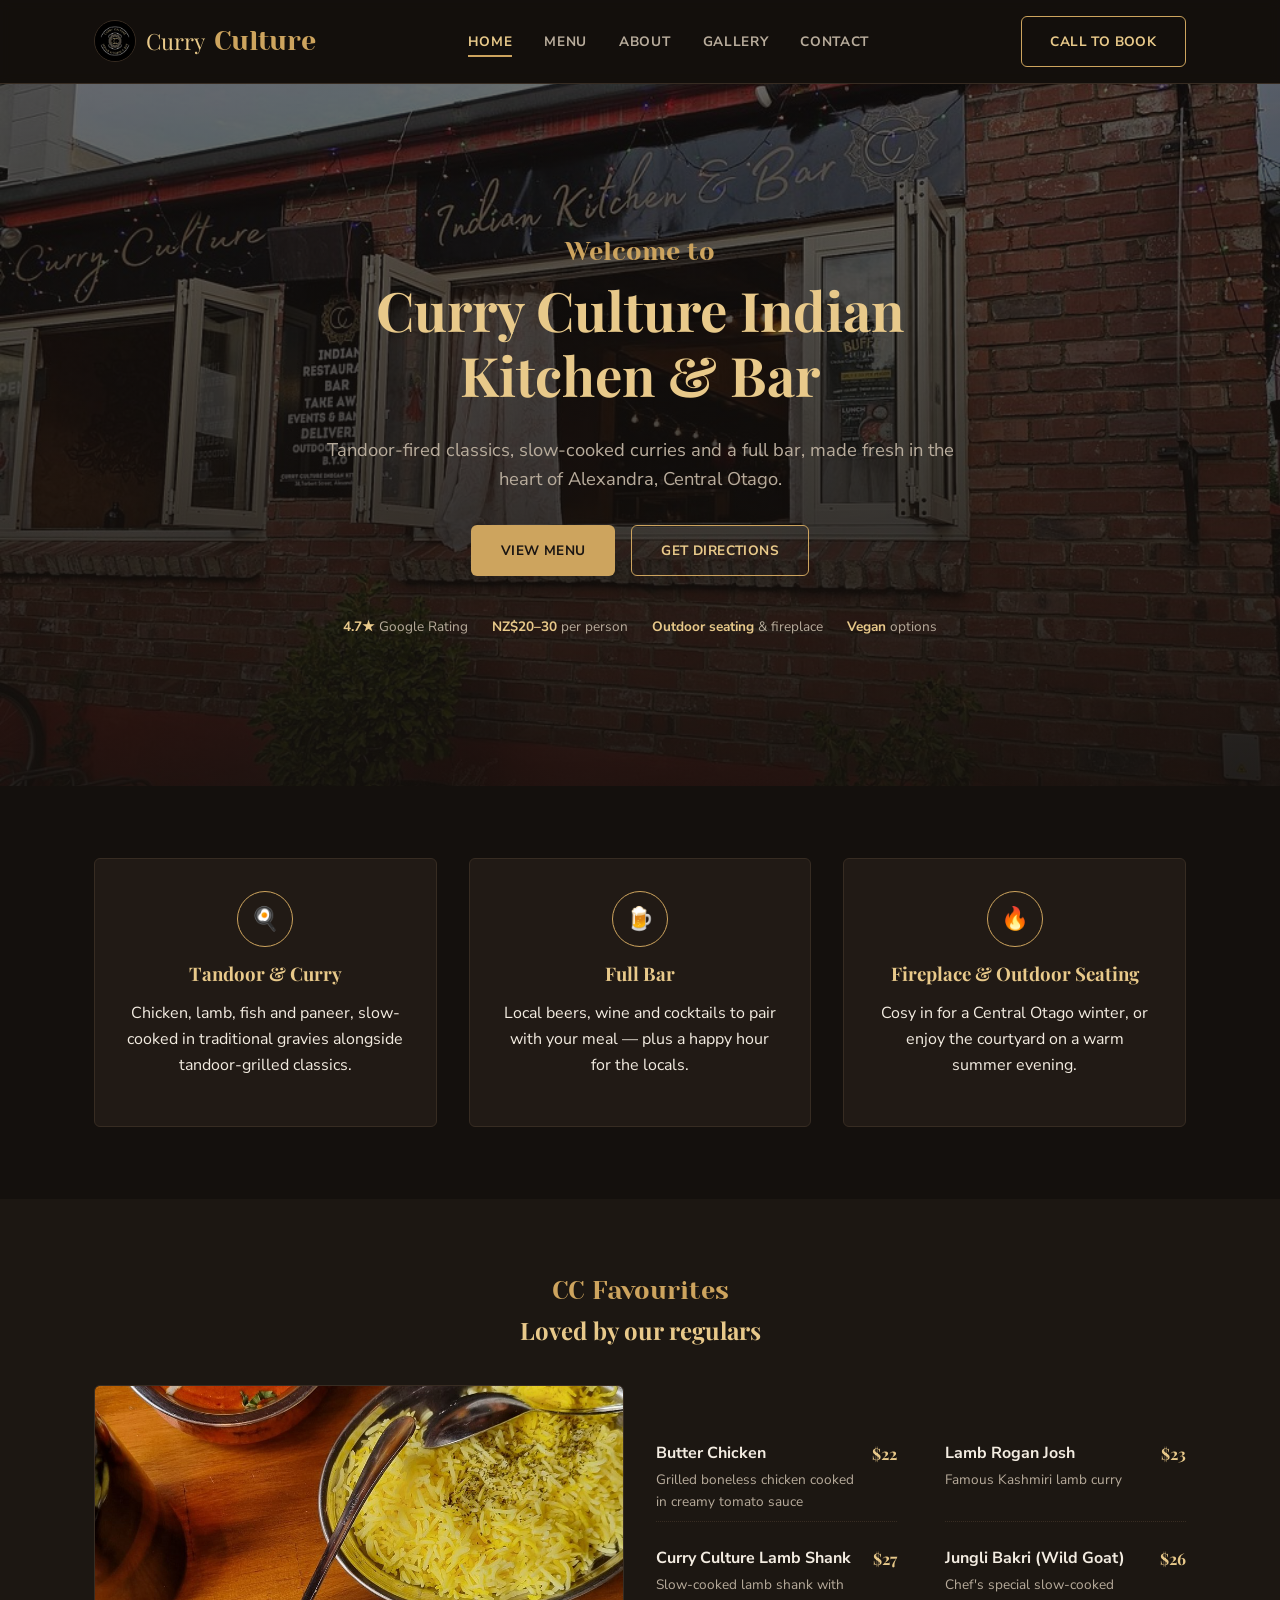
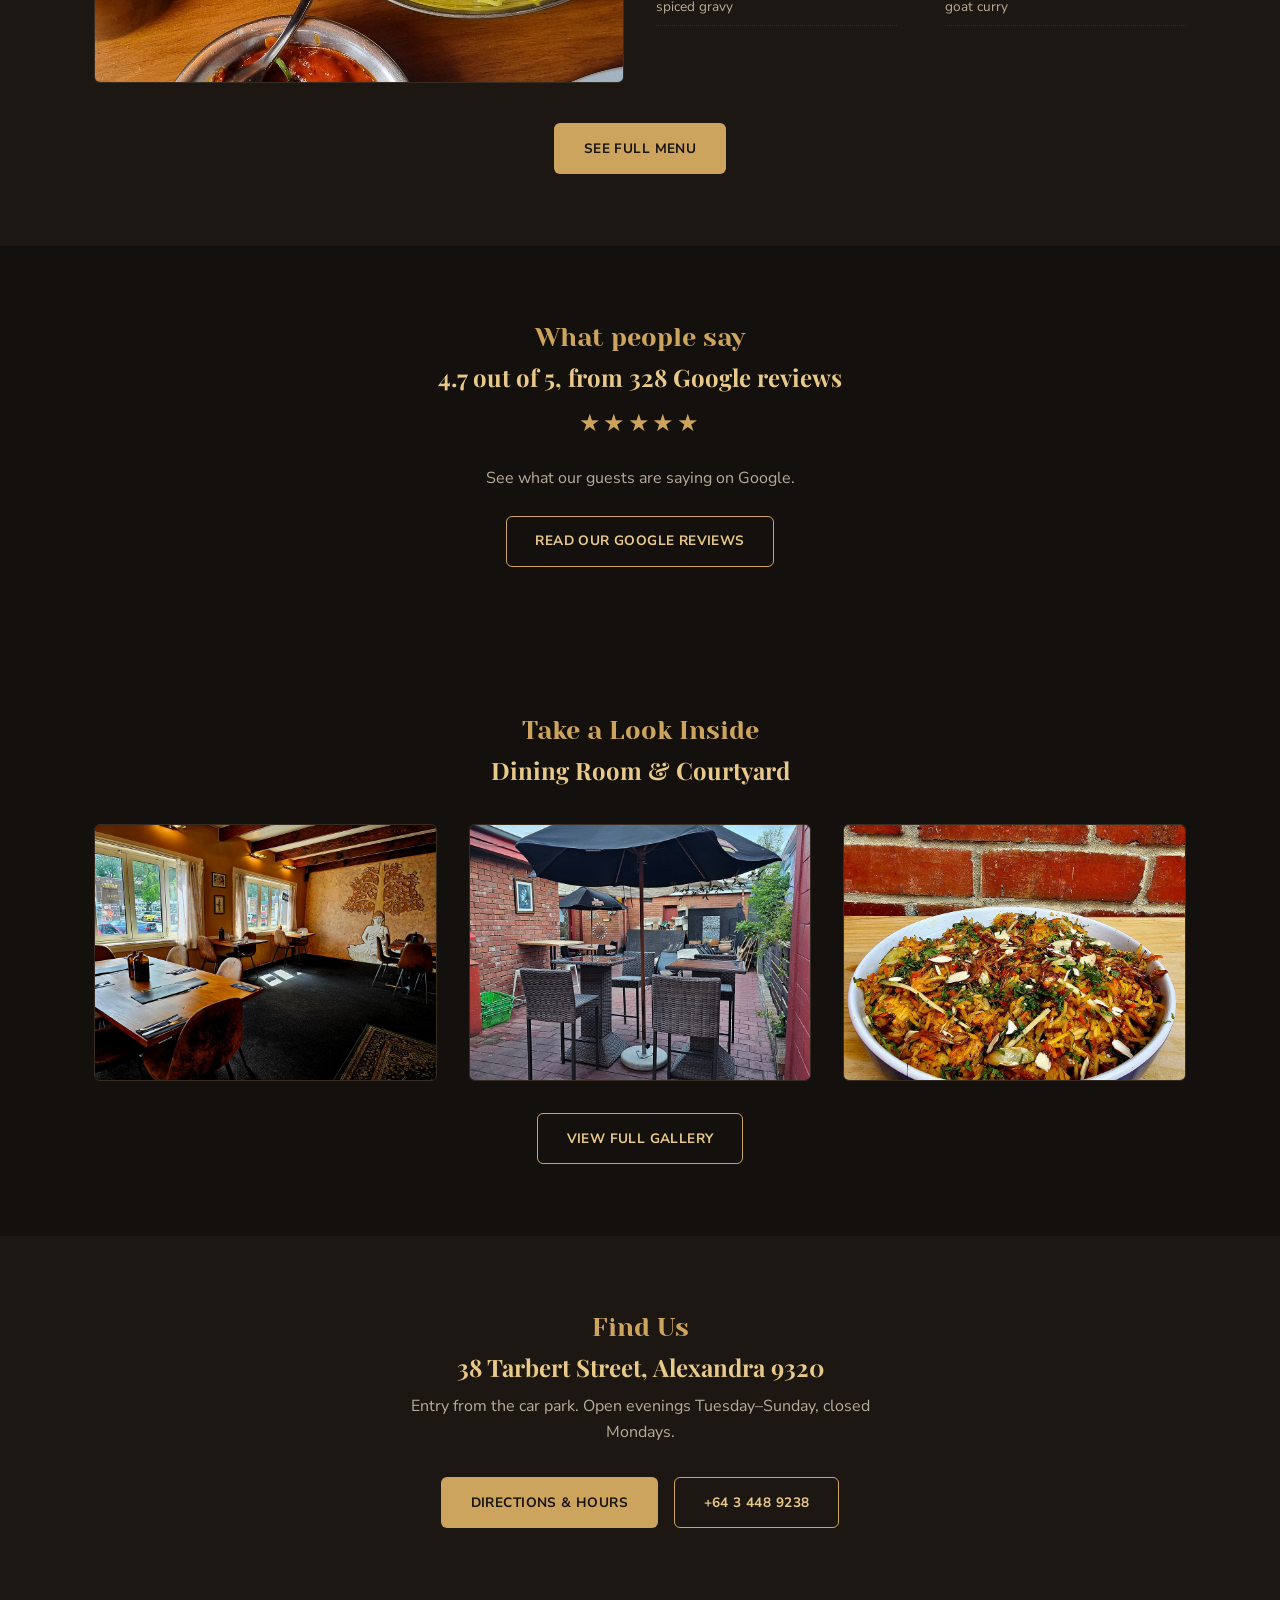
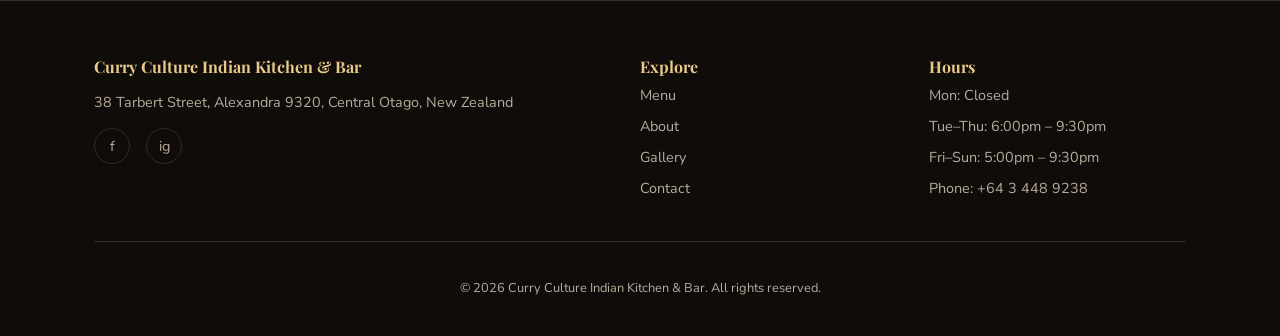
==== index.html @ a423a081 "Add files via upload" ====
<!DOCTYPE html>
<html lang="en-NZ">
<head>
  <meta charset="UTF-8" />
  <meta name="viewport" content="width=device-width, initial-scale=1.0" />
  <title>Curry Culture Indian Kitchen &amp; Bar | Indian Restaurant in Alexandra, Central Otago</title>
  <meta name="description" content="Curry Culture Indian Kitchen & Bar in Alexandra, Central Otago — tandoori grills, slow-cooked curries, biryanis and a full bar. Outdoor seating, fireplace, vegan options. Open evenings Tuesday to Sunday." />
  <link rel="canonical" href="https://YOUR-DOMAIN-HERE.co.nz/" />

  <!-- Open Graph / social preview -->
  <meta property="og:type" content="restaurant.restaurant" />
  <meta property="og:title" content="Curry Culture Indian Kitchen & Bar | Alexandra, NZ" />
  <meta property="og:description" content="Tandoori grills, slow-cooked curries, biryanis and a full bar in the heart of Central Otago." />
  <meta property="og:image" content="assets/img/restaurant-exterior-evening.jpg" />
  <meta property="og:url" content="https://YOUR-DOMAIN-HERE.co.nz/" />
  <meta name="twitter:card" content="summary_large_image" />

  <link rel="icon" href="assets/favicon.svg" type="image/svg+xml" />
  <link rel="apple-touch-icon" href="assets/img/curry-culture-logo.jpg" />
  <meta name="theme-color" content="#14100d" />

  <link rel="preconnect" href="https://fonts.googleapis.com" />
  <link rel="preconnect" href="https://fonts.gstatic.com" crossorigin />
  <link href="https://fonts.googleapis.com/css2?family=Playfair+Display:wght@600;700&family=Yeseva+One&family=Nunito+Sans:wght@400;600;700&display=swap" rel="stylesheet" />
  <link rel="stylesheet" href="css/style.css" />

  <!-- Structured data: helps Google show rich results (opening hours, price range, ratings) -->
  <script type="application/ld+json">
  {
    "@context": "https://schema.org",
    "@type": "Restaurant",
    "name": "Curry Culture Indian Kitchen & Bar",
    "servesCuisine": "Indian",
    "priceRange": "NZ$20-30",
    "telephone": "+64-3-448-9238",
    "address": {
      "@type": "PostalAddress",
      "streetAddress": "38 Tarbert Street",
      "addressLocality": "Alexandra",
      "postalCode": "9320",
      "addressCountry": "NZ"
    },
    "openingHoursSpecification": [
      { "@type": "OpeningHoursSpecification", "dayOfWeek": ["Tuesday","Wednesday","Thursday"], "opens": "18:00", "closes": "21:30" },
      { "@type": "OpeningHoursSpecification", "dayOfWeek": ["Friday","Saturday","Sunday"], "opens": "17:00", "closes": "21:30" }
    ],
    "image": "https://YOUR-DOMAIN-HERE.co.nz/assets/img/restaurant-exterior-evening.jpg",
    "logo": "https://YOUR-DOMAIN-HERE.co.nz/assets/img/curry-culture-logo.jpg"
  }
  </script>
</head>
<body>
  <a class="skip-link" href="#main">Skip to content</a>

  <header class="site-header">
    <nav class="nav" aria-label="Primary">
      <a class="nav__brand" href="index.html">
        <img class="nav__logo" src="assets/img/curry-culture-logo.jpg" alt="Curry Culture Indian Kitchen & Bar logo" />
        Curry <span>Culture</span>
      </a>
      <ul class="nav__links">
        <li><a href="index.html">Home</a></li>
        <li><a href="menu.html">Menu</a></li>
        <li><a href="about.html">About</a></li>
        <li><a href="gallery.html">Gallery</a></li>
        <li><a href="contact.html">Contact</a></li>
      </ul>
      <div class="nav__cta">
        <a class="btn btn--outline" href="tel:+6434489238">Call to Book</a>
        <button class="nav__toggle" aria-label="Toggle menu" aria-expanded="false">&#9776;</button>
      </div>
    </nav>
  </header>

  <main id="main">
    <section class="hero">
      <div class="hero__content">
        <span class="eyebrow">Welcome to</span>
        <h1>Curry Culture Indian Kitchen &amp; Bar</h1>
        <p>Tandoor-fired classics, slow-cooked curries and a full bar, made fresh in the heart of Alexandra, Central Otago.</p>
        <div class="btn-row">
          <a class="btn btn--primary" href="menu.html">View Menu</a>
          <a class="btn btn--outline" href="contact.html">Get Directions</a>
        </div>
        <div class="hero__badges">
          <span><strong>4.7&#9733;</strong> Google Rating</span>
          <span><strong>NZ$20&ndash;30</strong> per person</span>
          <span><strong>Outdoor seating</strong> &amp; fireplace</span>
          <span><strong>Vegan</strong> options</span>
        </div>
      </div>
    </section>

    <section class="section">
      <div class="container">
        <div class="grid grid--3">
          <div class="card feature">
            <div class="feature__icon">&#127859;</div>
            <h3>Tandoor &amp; Curry</h3>
            <p>Chicken, lamb, fish and paneer, slow-cooked in traditional gravies alongside tandoor-grilled classics.</p>
          </div>
          <div class="card feature">
            <div class="feature__icon">&#127866;</div>
            <h3>Full Bar</h3>
            <p>Local beers, wine and cocktails to pair with your meal &mdash; plus a happy hour for the locals.</p>
          </div>
          <div class="card feature">
            <div class="feature__icon">&#128293;</div>
            <h3>Fireplace &amp; Outdoor Seating</h3>
            <p>Cosy in for a Central Otago winter, or enjoy the courtyard on a warm summer evening.</p>
          </div>
        </div>
      </div>
    </section>

    <section class="section section--alt">
      <div class="container">
        <div class="center" style="margin-bottom: 2.5rem;">
          <span class="eyebrow">CC Favourites</span>
          <h2>Loved by our regulars</h2>
        </div>
        <div class="grid grid--2" style="align-items: center; margin-bottom: 2.5rem;">
          <img class="photo-frame photo-frame--wide" src="assets/img/butter-chicken-rice.jpg" alt="Butter chicken and rice served at Curry Culture Indian Kitchen & Bar" />
          <div class="menu-items">
            <div class="menu-item">
              <div>
                <div class="menu-item__name">Butter Chicken</div>
                <div class="menu-item__desc">Grilled boneless chicken cooked in creamy tomato sauce</div>
              </div>
              <div class="menu-item__price">$22</div>
            </div>
            <div class="menu-item">
              <div>
                <div class="menu-item__name">Lamb Rogan Josh</div>
                <div class="menu-item__desc">Famous Kashmiri lamb curry</div>
              </div>
              <div class="menu-item__price">$23</div>
            </div>
            <div class="menu-item">
              <div>
                <div class="menu-item__name">Curry Culture Lamb Shank</div>
                <div class="menu-item__desc">Slow-cooked lamb shank with spiced gravy</div>
              </div>
              <div class="menu-item__price">$27</div>
            </div>
            <div class="menu-item">
              <div>
                <div class="menu-item__name">Jungli Bakri (Wild Goat)</div>
                <div class="menu-item__desc">Chef's special slow-cooked goat curry</div>
              </div>
              <div class="menu-item__price">$26</div>
            </div>
          </div>
        </div>
        <div class="center"><a class="btn btn--primary" href="menu.html">See Full Menu</a></div>
      </div>
    </section>

    <section class="section">
      <div class="container center">
        <span class="eyebrow">What people say</span>
        <h2>4.7 out of 5, from 328 Google reviews</h2>
        <div class="stars" style="font-size: 1.5rem; margin: .5rem 0 1.5rem;">&#9733;&#9733;&#9733;&#9733;&#9733;</div>
        <p style="color: var(--text-muted); max-width: 520px; margin: 0 auto 1.5rem;">
          <!-- TODO: once you have 2-3 reviews you're happy to feature, replace this
               block with real quotes + reviewer first names (with their OK) rather
               than linking out. Never invent or paraphrase review text. -->
          See what our guests are saying on Google.
        </p>
        <a class="btn btn--outline" href="https://www.google.com/search?q=Curry+Culture+Indian+Kitchen+%26+Bar+Alexandra+reviews" target="_blank" rel="noopener">Read Our Google Reviews</a>
      </div>
    </section>

    <section class="section">
      <div class="container">
        <div class="center" style="margin-bottom: 2.5rem;">
          <span class="eyebrow">Take a Look Inside</span>
          <h2>Dining Room &amp; Courtyard</h2>
        </div>
        <div class="grid grid--3">
          <img class="photo-frame" src="assets/img/dining-room-mural.jpg" alt="Dining room with hand-carved Buddha mural at Curry Culture Indian Kitchen & Bar" />
          <img class="photo-frame" src="assets/img/outdoor-courtyard.jpg" alt="Outdoor courtyard seating at Curry Culture Indian Kitchen & Bar" />
          <img class="photo-frame" src="assets/img/biryani-bowl.jpg" alt="Biryani served at Curry Culture Indian Kitchen & Bar" />
        </div>
        <div class="center" style="margin-top: 2rem;"><a class="btn btn--outline" href="gallery.html">View Full Gallery</a></div>
      </div>
    </section>

    <section class="section section--alt">
      <div class="container center">
        <span class="eyebrow">Find Us</span>
        <h2>38 Tarbert Street, Alexandra 9320</h2>
        <p style="color: var(--text-muted); max-width: 520px; margin: 0 auto 2rem;">Entry from the car park. Open evenings Tuesday&ndash;Sunday, closed Mondays.</p>
        <div class="btn-row" style="justify-content: center;">
          <a class="btn btn--primary" href="contact.html">Directions &amp; Hours</a>
          <a class="btn btn--outline" href="tel:+6434489238">+64 3 448 9238</a>
        </div>
      </div>
    </section>
  </main>

  <footer class="site-footer">
    <div class="container">
      <div class="footer-grid">
        <div>
          <h4>Curry Culture Indian Kitchen &amp; Bar</h4>
          <p>38 Tarbert Street, Alexandra 9320, Central Otago, New Zealand</p>
          <div class="social-row">
            <a href="#" aria-label="Facebook">f</a>
            <a href="#" aria-label="Instagram">ig</a>
          </div>
        </div>
        <div>
          <h4>Explore</h4>
          <ul>
            <li><a href="menu.html">Menu</a></li>
            <li><a href="about.html">About</a></li>
            <li><a href="gallery.html">Gallery</a></li>
            <li><a href="contact.html">Contact</a></li>
          </ul>
        </div>
        <div>
          <h4>Hours</h4>
          <ul>
            <li>Mon: Closed</li>
            <li>Tue&ndash;Thu: 6:00pm &ndash; 9:30pm</li>
            <li>Fri&ndash;Sun: 5:00pm &ndash; 9:30pm</li>
            <li>Phone: <a href="tel:+6434489238">+64 3 448 9238</a></li>
          </ul>
        </div>
      </div>
      <div class="footer-bottom">
        <p>&copy; <span id="year"></span> Curry Culture Indian Kitchen &amp; Bar. All rights reserved.</p>
      </div>
    </div>
  </footer>

  <script src="js/main.js"></script>
  <script>document.getElementById('year').textContent = new Date().getFullYear();</script>
</body>
</html>
---- css/style.css ----
/* =========================================================
   Curry Culture — Design tokens & base styles
   Palette mirrors the restaurant's own black/gold menu branding
   ========================================================= */
:root {
  --bg: #14100d;
  --bg-alt: #1c1712;
  --surface: #211a15;
  --gold: #cda45e;
  --gold-light: #e8c98a;
  --text: #f3ece1;
  --text-muted: #b8ac9c;
  --maroon: #6e1f24;
  --border: #372c22;

  --font-display: "Playfair Display", Georgia, serif;
  --font-script: "Yeseva One", var(--font-display);
  --font-body: "Nunito Sans", Arial, sans-serif;

  --container: 1140px;
  --radius: 6px;
}

* { box-sizing: border-box; }

html { scroll-behavior: smooth; }

body {
  margin: 0;
  background: var(--bg);
  color: var(--text);
  font-family: var(--font-body);
  line-height: 1.6;
  -webkit-font-smoothing: antialiased;
}

img { max-width: 100%; display: block; }

a { color: inherit; text-decoration: none; }

h1, h2, h3, h4 {
  font-family: var(--font-display);
  font-weight: 700;
  line-height: 1.2;
  margin: 0 0 .5em;
  color: var(--gold-light);
}

.eyebrow {
  display: inline-block;
  font-family: var(--font-script);
  font-weight: 400;
  font-size: 1.6rem;
  color: var(--gold);
  margin-bottom: .25rem;
}

.container {
  max-width: var(--container);
  margin: 0 auto;
  padding: 0 1.5rem;
}

.section { padding: 4.5rem 0; }
.section--alt { background: var(--bg-alt); }

.center { text-align: center; }

/* Buttons */
.btn {
  display: inline-block;
  padding: .85rem 1.8rem;
  border-radius: var(--radius);
  font-weight: 700;
  letter-spacing: .03em;
  text-transform: uppercase;
  font-size: .85rem;
  border: 1px solid transparent;
  cursor: pointer;
  transition: transform .15s ease, background .2s ease, color .2s ease;
}
.btn:hover { transform: translateY(-2px); }
.btn--primary { background: var(--gold); color: #1a1512; }
.btn--primary:hover { background: var(--gold-light); }
.btn--outline { border-color: var(--gold); color: var(--gold-light); }
.btn--outline:hover { background: var(--gold); color: #1a1512; }
.btn-row { display: flex; gap: 1rem; flex-wrap: wrap; }

/* Skip link (a11y) */
.skip-link {
  position: absolute;
  left: -999px;
  top: 0;
  background: var(--gold);
  color: #1a1512;
  padding: .75rem 1.25rem;
  z-index: 1000;
  font-weight: 700;
}
.skip-link:focus { left: 1rem; top: 1rem; }

/* =========================
   Header / Nav
   ========================= */
.site-header {
  position: sticky;
  top: 0;
  z-index: 100;
  background: rgba(20, 16, 13, 0.92);
  backdrop-filter: blur(6px);
  border-bottom: 1px solid var(--border);
}
.nav {
  display: flex;
  align-items: center;
  justify-content: space-between;
  padding: 1rem 1.5rem;
  max-width: var(--container);
  margin: 0 auto;
}
.nav__brand {
  font-family: var(--font-display);
  font-size: 1.4rem;
  color: var(--gold-light);
  display: flex;
  align-items: center;
  gap: .6rem;
}
.nav__brand span { color: var(--gold); font-family: var(--font-script); font-size: 1.7rem; }
.nav__logo {
  height: 42px;
  width: 42px;
  border-radius: 50%;
  object-fit: cover;
  border: 1px solid var(--border);
}
.nav__links {
  display: flex;
  gap: 2rem;
  list-style: none;
  margin: 0;
  padding: 0;
}
.nav__links a {
  font-size: .85rem;
  letter-spacing: .05em;
  text-transform: uppercase;
  font-weight: 700;
  color: var(--text-muted);
  padding: .25rem 0;
  border-bottom: 2px solid transparent;
}
.nav__links a:hover,
.nav__links a[aria-current="page"] {
  color: var(--gold-light);
  border-color: var(--gold);
}
.nav__cta { display: flex; gap: .75rem; align-items: center; }
.nav__toggle {
  display: none;
  background: none;
  border: 1px solid var(--border);
  color: var(--gold-light);
  font-size: 1.4rem;
  padding: .35rem .6rem;
  border-radius: var(--radius);
}

@media (max-width: 880px) {
  .nav__links { display: none; }
  .nav__cta .btn--outline { display: none; }
  .nav__toggle { display: block; }
  .nav.is-open .nav__links {
    display: flex;
    flex-direction: column;
    position: absolute;
    top: 100%;
    left: 0;
    right: 0;
    background: var(--bg-alt);
    padding: 1.5rem;
    gap: 1.25rem;
    border-bottom: 1px solid var(--border);
  }
}

/* =========================
   Hero
   ========================= */
.hero {
  position: relative;
  min-height: 78vh;
  display: flex;
  align-items: center;
  background:
    linear-gradient(180deg, rgba(20,16,13,.6), rgba(20,16,13,.92)),
    url('../assets/img/restaurant-exterior-evening.jpg') center / cover no-repeat;
  text-align: center;
}
.hero__content { max-width: 720px; margin: 0 auto; padding: 2rem 1.5rem; }
.hero h1 { font-size: clamp(2.2rem, 5vw, 3.4rem); }
.hero p { font-size: 1.15rem; color: var(--text-muted); margin-bottom: 2rem; }
.hero .btn-row { justify-content: center; }

.hero__badges {
  display: flex;
  gap: 1.5rem;
  justify-content: center;
  margin-top: 2.5rem;
  flex-wrap: wrap;
  font-size: .85rem;
  color: var(--text-muted);
}
.hero__badges strong { color: var(--gold-light); }

.page-hero {
  padding: 5rem 0 3rem;
  text-align: center;
  background: var(--bg-alt);
  border-bottom: 1px solid var(--border);
}

/* =========================
   Cards / Grids
   ========================= */
.grid {
  display: grid;
  gap: 2rem;
}
.grid--3 { grid-template-columns: repeat(3, 1fr); }
.grid--2 { grid-template-columns: repeat(2, 1fr); }
@media (max-width: 880px) {
  .grid--3, .grid--2 { grid-template-columns: 1fr; }
}

.card {
  background: var(--surface);
  border: 1px solid var(--border);
  border-radius: var(--radius);
  padding: 2rem;
}

.feature {
  text-align: center;
}
.feature__icon {
  width: 56px;
  height: 56px;
  margin: 0 auto 1rem;
  border: 1px solid var(--gold);
  border-radius: 50%;
  display: flex;
  align-items: center;
  justify-content: center;
  color: var(--gold);
  font-size: 1.4rem;
}

/* Placeholder image blocks (swap for real photos) */
.photo-placeholder {
  aspect-ratio: 4 / 3;
  border: 1px dashed var(--gold);
  border-radius: var(--radius);
  background: var(--surface);
  display: flex;
  align-items: center;
  justify-content: center;
  color: var(--text-muted);
  font-size: .8rem;
  text-align: center;
  padding: 1rem;
}
.photo-placeholder--wide { aspect-ratio: 16 / 9; }

/* Real photo frames (same footprint as the placeholders above) */
.photo-frame {
  width: 100%;
  aspect-ratio: 4 / 3;
  object-fit: cover;
  border-radius: var(--radius);
  border: 1px solid var(--border);
}
.photo-frame--wide { aspect-ratio: 16 / 9; }

.menu-category__photo {
  display: block;
  width: 100%;
  max-width: 320px;
  aspect-ratio: 4 / 3;
  object-fit: cover;
  border-radius: var(--radius);
  border: 1px solid var(--border);
  margin: 0 auto 1.75rem;
}

/* =========================
   Menu page
   ========================= */
.menu-nav {
  display: flex;
  flex-wrap: wrap;
  gap: .75rem;
  justify-content: center;
  margin-bottom: 3rem;
}
.menu-nav a {
  border: 1px solid var(--border);
  padding: .5rem 1rem;
  border-radius: 999px;
  font-size: .8rem;
  text-transform: uppercase;
  letter-spacing: .04em;
  color: var(--text-muted);
}
.menu-nav a:hover { border-color: var(--gold); color: var(--gold-light); }

.menu-category { margin-bottom: 3.5rem; scroll-margin-top: 90px; }
.menu-category h2 { text-align: center; margin-bottom: .25rem; }
.menu-category__note {
  text-align: center;
  color: var(--text-muted);
  font-family: var(--font-script);
  font-size: 1.1rem;
  margin-bottom: 2rem;
}
.menu-items {
  display: grid;
  grid-template-columns: repeat(2, 1fr);
  gap: 1.5rem 3rem;
}
@media (max-width: 700px) {
  .menu-items { grid-template-columns: 1fr; }
}
.menu-item {
  display: flex;
  justify-content: space-between;
  gap: 1rem;
  border-bottom: 1px dotted var(--border);
  padding-bottom: .5rem;
}
.menu-item__name { font-weight: 700; color: var(--text); }
.menu-item__desc { color: var(--text-muted); font-size: .85rem; margin-top: .15rem; }
.menu-item__price {
  font-family: var(--font-display);
  color: var(--gold-light);
  white-space: nowrap;
  font-weight: 700;
}
.menu-tags { display: flex; gap: .4rem; margin-top: .35rem; flex-wrap: wrap; }
.tag {
  font-size: .65rem;
  text-transform: uppercase;
  letter-spacing: .04em;
  border: 1px solid var(--gold);
  color: var(--gold);
  padding: .1rem .4rem;
  border-radius: 3px;
}

.pricing-note {
  text-align: center;
  color: var(--text-muted);
  border-top: 1px solid var(--border);
  padding-top: 1.5rem;
  margin-top: 1rem;
}

/* =========================
   Testimonials
   ========================= */
.stars { color: var(--gold); letter-spacing: .1em; }
.testimonial p { font-style: italic; color: var(--text); }
.testimonial cite { color: var(--text-muted); font-style: normal; font-size: .85rem; }

/* =========================
   Contact / Map
   ========================= */
.contact-grid {
  display: grid;
  grid-template-columns: 1fr 1fr;
  gap: 3rem;
  align-items: start;
}
@media (max-width: 880px) {
  .contact-grid { grid-template-columns: 1fr; }
}
.info-list { list-style: none; margin: 0; padding: 0; }
.info-list li {
  display: flex;
  gap: .75rem;
  padding: .75rem 0;
  border-bottom: 1px solid var(--border);
}
.info-list strong { color: var(--gold-light); display: block; }
.map-frame {
  width: 100%;
  aspect-ratio: 4/3;
  border: 0;
  border-radius: var(--radius);
}

form.contact-form { display: grid; gap: 1rem; }
.contact-form label { font-size: .8rem; text-transform: uppercase; letter-spacing: .04em; color: var(--text-muted); }
.contact-form input,
.contact-form textarea {
  width: 100%;
  padding: .75rem;
  background: var(--surface);
  border: 1px solid var(--border);
  border-radius: var(--radius);
  color: var(--text);
  font-family: var(--font-body);
}
.contact-form input:focus,
.contact-form textarea:focus { outline: 2px solid var(--gold); }
.form-note { font-size: .8rem; color: var(--text-muted); }

/* =========================
   Footer
   ========================= */
.site-footer {
  background: #0f0c0a;
  border-top: 1px solid var(--border);
  padding: 3.5rem 0 1.5rem;
  color: var(--text-muted);
  font-size: .9rem;
}
.footer-grid {
  display: grid;
  grid-template-columns: 2fr 1fr 1fr;
  gap: 2rem;
  margin-bottom: 2rem;
}
@media (max-width: 700px) {
  .footer-grid { grid-template-columns: 1fr; }
}
.footer-grid h4 { color: var(--gold-light); font-size: 1rem; }
.footer-grid ul { list-style: none; padding: 0; margin: 0; }
.footer-grid li { margin-bottom: .5rem; }
.footer-grid a:hover { color: var(--gold-light); }
.social-row { display: flex; gap: 1rem; margin-top: .75rem; }
.social-row a {
  border: 1px solid var(--border);
  border-radius: 50%;
  width: 36px;
  height: 36px;
  display: flex;
  align-items: center;
  justify-content: center;
}
.social-row a:hover { border-color: var(--gold); color: var(--gold); }
.footer-bottom {
  text-align: center;
  border-top: 1px solid var(--border);
  padding-top: 1.5rem;
  font-size: .8rem;
}
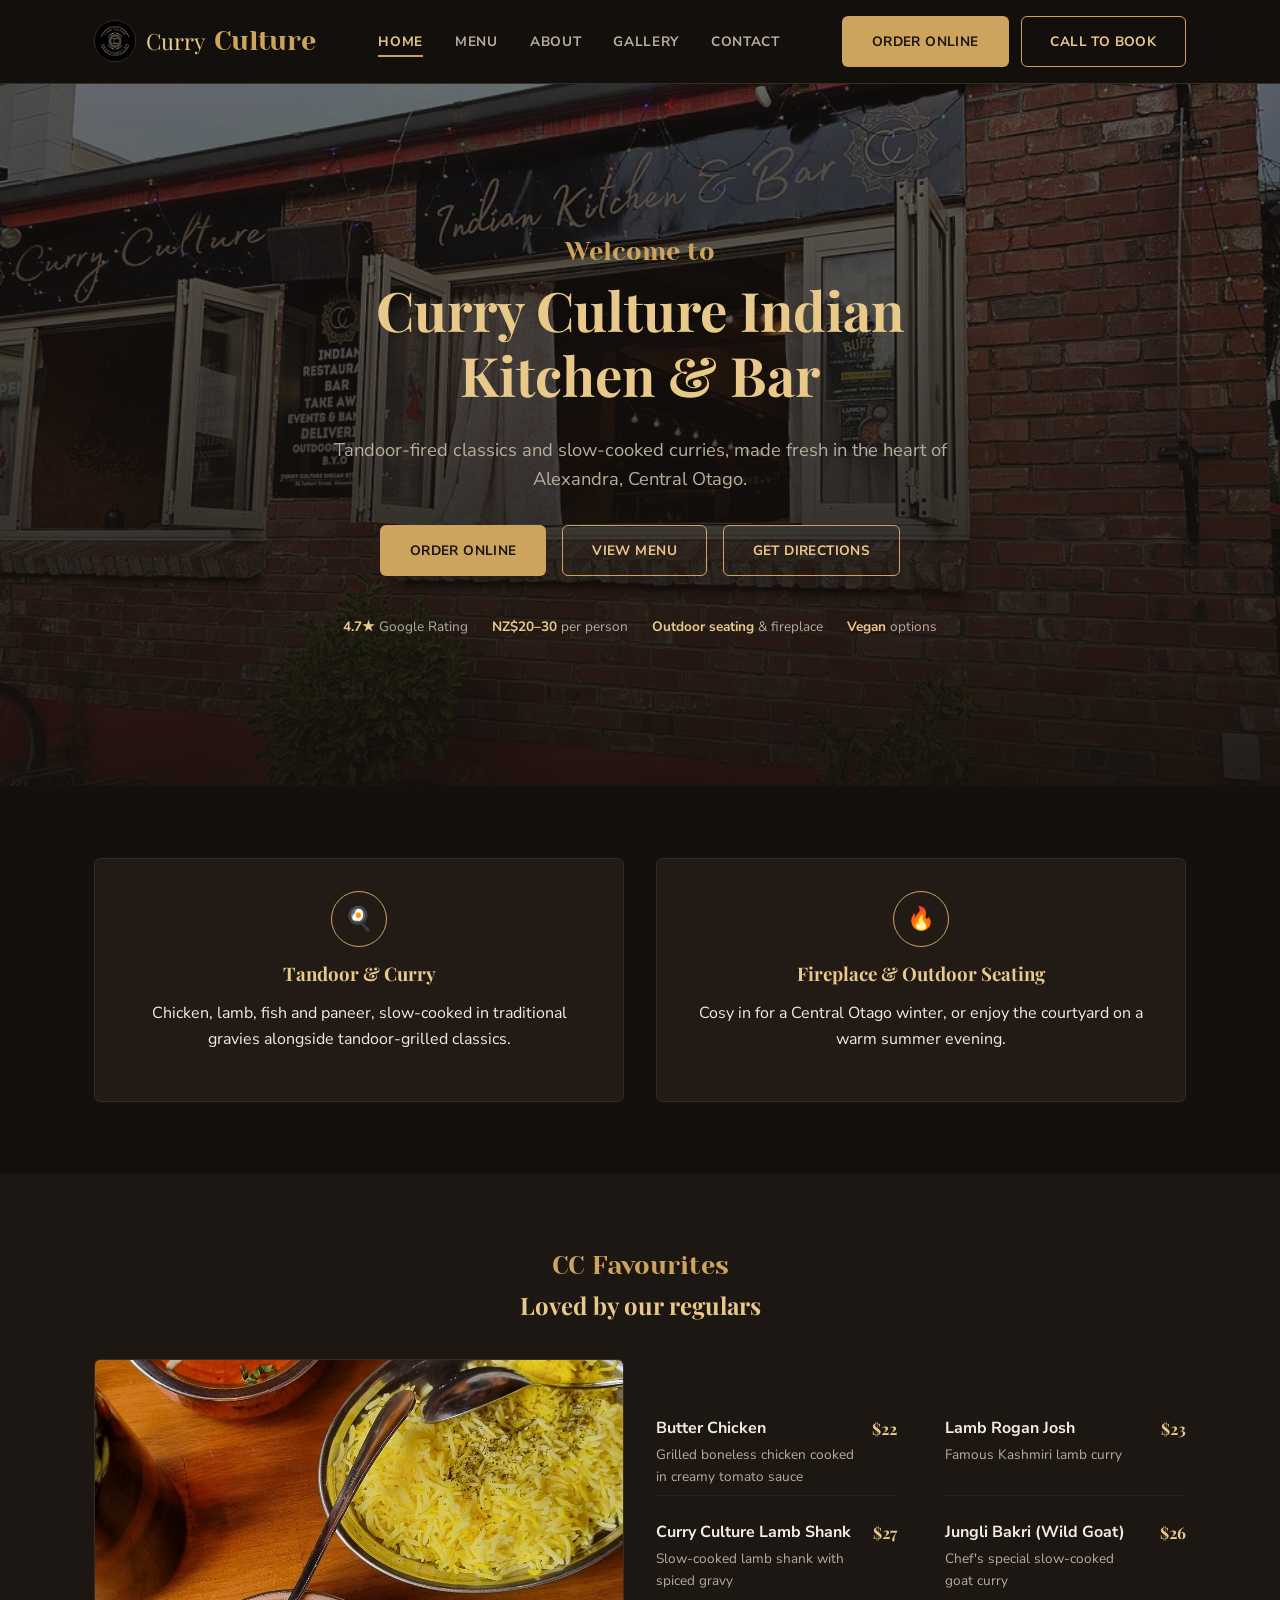
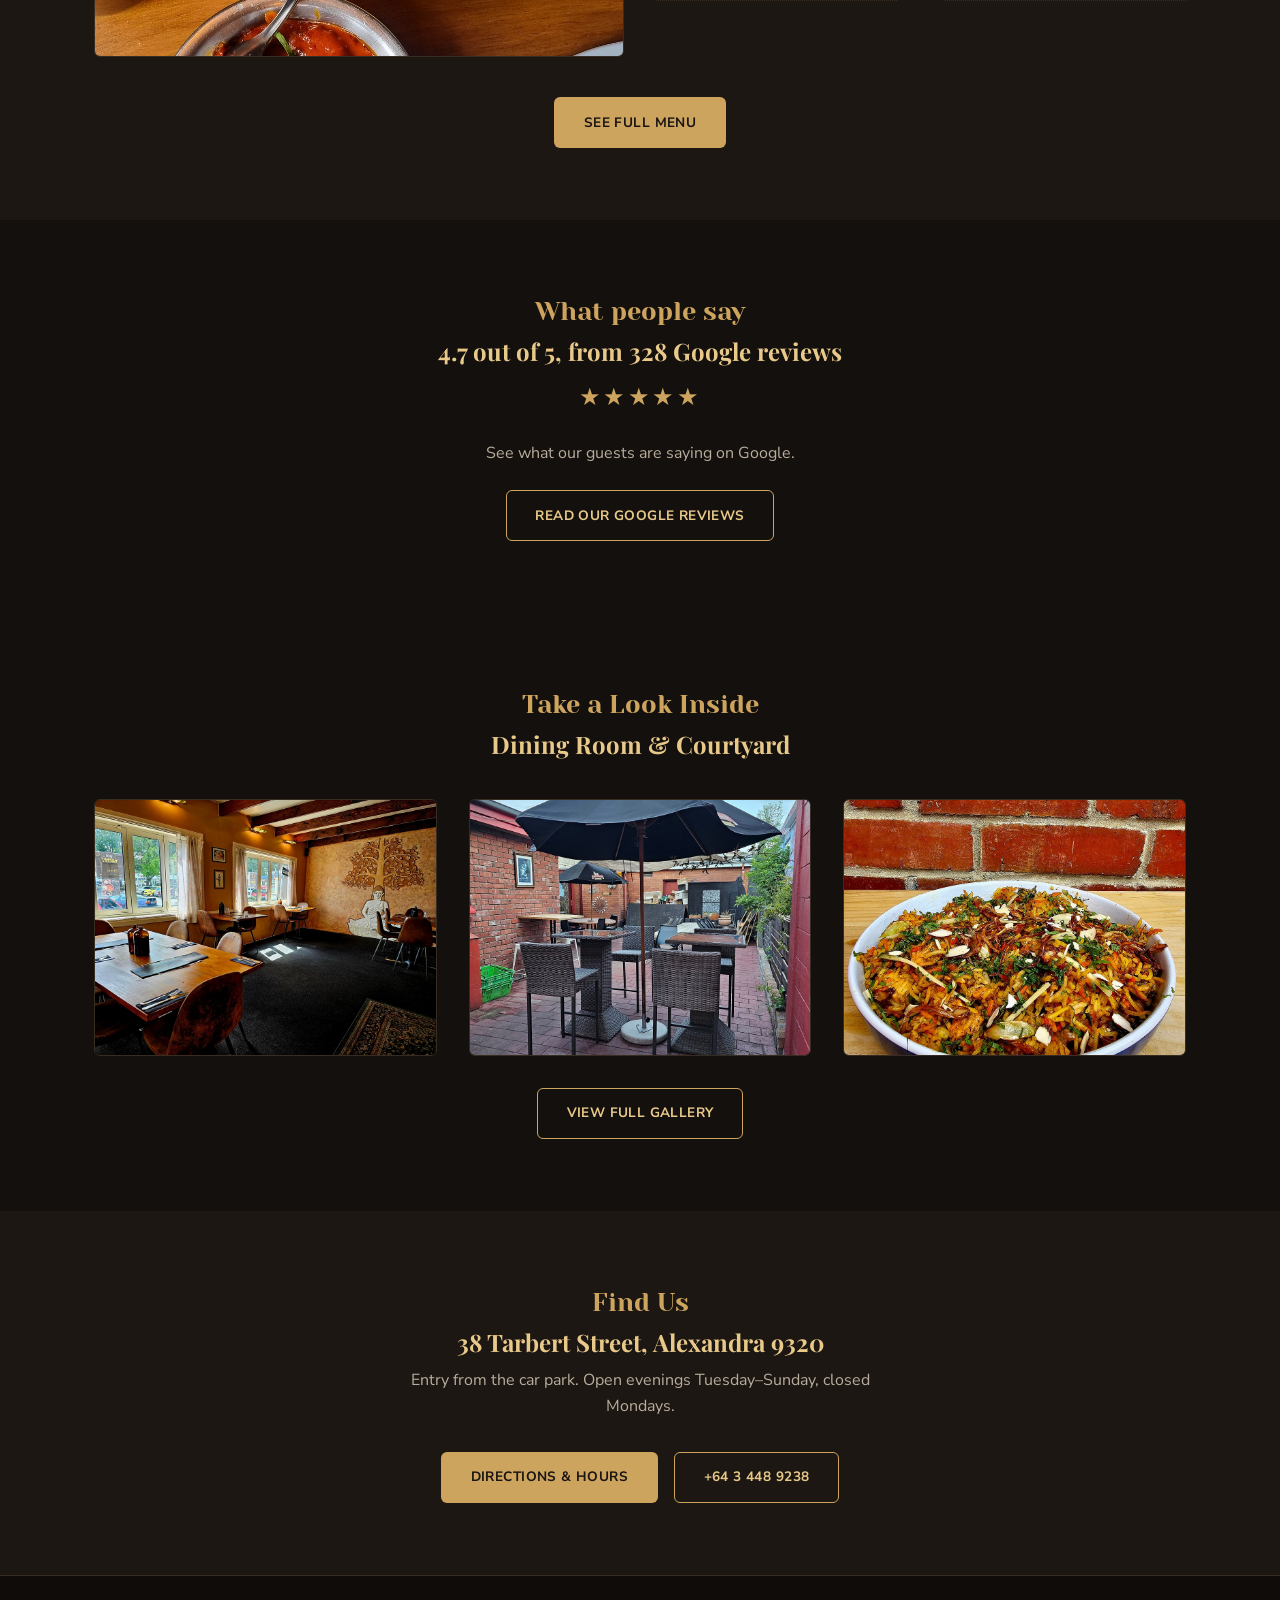
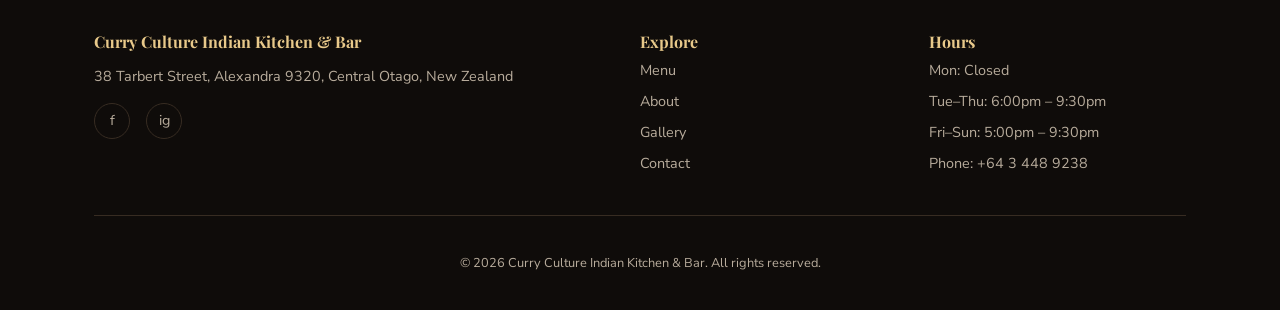
==== commit dc2a2c6f: "favicon added" ====
--- a/index.html
+++ b/index.html
@@ -4,19 +4,22 @@
   <meta charset="UTF-8" />
   <meta name="viewport" content="width=device-width, initial-scale=1.0" />
   <title>Curry Culture Indian Kitchen &amp; Bar | Indian Restaurant in Alexandra, Central Otago</title>
-  <meta name="description" content="Curry Culture Indian Kitchen & Bar in Alexandra, Central Otago — tandoori grills, slow-cooked curries, biryanis and a full bar. Outdoor seating, fireplace, vegan options. Open evenings Tuesday to Sunday." />
+  <meta name="description" content="Curry Culture Indian Kitchen & Bar in Alexandra, Central Otago — tandoori grills, slow-cooked curries and biryanis. Outdoor seating, fireplace, vegan options. Open evenings Tuesday to Sunday." />
   <link rel="canonical" href="https://YOUR-DOMAIN-HERE.co.nz/" />
 
   <!-- Open Graph / social preview -->
   <meta property="og:type" content="restaurant.restaurant" />
   <meta property="og:title" content="Curry Culture Indian Kitchen & Bar | Alexandra, NZ" />
-  <meta property="og:description" content="Tandoori grills, slow-cooked curries, biryanis and a full bar in the heart of Central Otago." />
+  <meta property="og:description" content="Tandoori grills, slow-cooked curries and biryanis in the heart of Central Otago." />
   <meta property="og:image" content="assets/img/restaurant-exterior-evening.jpg" />
   <meta property="og:url" content="https://YOUR-DOMAIN-HERE.co.nz/" />
   <meta name="twitter:card" content="summary_large_image" />
 
-  <link rel="icon" href="assets/favicon.svg" type="image/svg+xml" />
-  <link rel="apple-touch-icon" href="assets/img/curry-culture-logo.jpg" />
+  <link rel="icon" type="image/png" href="assets/favicon/favicon-96x96.png" sizes="96x96" />
+  <link rel="icon" type="image/svg+xml" href="assets/favicon/favicon.svg" />
+  <link rel="shortcut icon" href="assets/favicon/favicon.ico" />
+  <link rel="apple-touch-icon" sizes="180x180" href="assets/favicon/apple-touch-icon.png" />
+  <link rel="manifest" href="assets/favicon/site.webmanifest" />
   <meta name="theme-color" content="#14100d" />
 
   <link rel="preconnect" href="https://fonts.googleapis.com" />
@@ -64,8 +67,13 @@
         <li><a href="about.html">About</a></li>
         <li><a href="gallery.html">Gallery</a></li>
         <li><a href="contact.html">Contact</a></li>
+        <li class="nav__links-mobile-cta">
+          <a class="btn btn--primary" href="https://www.ubereats.com/nz/store/curry-culture-indian-kitchen-%26-bar/y7F8v4P-XNav4LB9QAreiw" target="_blank" rel="noopener">Order Online</a>
+          <a class="btn btn--outline" href="tel:+6434489238">Call to Book</a>
+        </li>
       </ul>
       <div class="nav__cta">
+        <a class="btn btn--primary" href="https://www.ubereats.com/nz/store/curry-culture-indian-kitchen-%26-bar/y7F8v4P-XNav4LB9QAreiw" target="_blank" rel="noopener">Order Online</a>
         <a class="btn btn--outline" href="tel:+6434489238">Call to Book</a>
         <button class="nav__toggle" aria-label="Toggle menu" aria-expanded="false">&#9776;</button>
       </div>
@@ -77,9 +85,10 @@
       <div class="hero__content">
         <span class="eyebrow">Welcome to</span>
         <h1>Curry Culture Indian Kitchen &amp; Bar</h1>
-        <p>Tandoor-fired classics, slow-cooked curries and a full bar, made fresh in the heart of Alexandra, Central Otago.</p>
+        <p>Tandoor-fired classics and slow-cooked curries, made fresh in the heart of Alexandra, Central Otago.</p>
         <div class="btn-row">
-          <a class="btn btn--primary" href="menu.html">View Menu</a>
+          <a class="btn btn--primary" href="https://www.ubereats.com/nz/store/curry-culture-indian-kitchen-%26-bar/y7F8v4P-XNav4LB9QAreiw" target="_blank" rel="noopener">Order Online</a>
+          <a class="btn btn--outline" href="menu.html">View Menu</a>
           <a class="btn btn--outline" href="contact.html">Get Directions</a>
         </div>
         <div class="hero__badges">
@@ -93,16 +102,11 @@
 
     <section class="section">
       <div class="container">
-        <div class="grid grid--3">
+        <div class="grid grid--2">
           <div class="card feature">
             <div class="feature__icon">&#127859;</div>
             <h3>Tandoor &amp; Curry</h3>
             <p>Chicken, lamb, fish and paneer, slow-cooked in traditional gravies alongside tandoor-grilled classics.</p>
-          </div>
-          <div class="card feature">
-            <div class="feature__icon">&#127866;</div>
-            <h3>Full Bar</h3>
-            <p>Local beers, wine and cocktails to pair with your meal &mdash; plus a happy hour for the locals.</p>
           </div>
           <div class="card feature">
             <div class="feature__icon">&#128293;</div>
--- a/css/style.css
+++ b/css/style.css
@@ -155,6 +155,16 @@
   color: var(--gold-light);
   border-color: var(--gold);
 }
+.nav__links-mobile-cta { display: none; }
+.nav__links-mobile-cta a {
+  display: block;
+  width: 100%;
+  text-align: center;
+  padding: .85rem 1.8rem;
+  border-bottom: none;
+}
+.nav__links-mobile-cta a.btn--primary { color: #1a1512; }
+.nav__links-mobile-cta a.btn--outline { color: var(--gold-light); }
 .nav__cta { display: flex; gap: .75rem; align-items: center; }
 .nav__toggle {
   display: none;
@@ -168,7 +178,7 @@
 
 @media (max-width: 880px) {
   .nav__links { display: none; }
-  .nav__cta .btn--outline { display: none; }
+  .nav__cta .btn { display: none; }
   .nav__toggle { display: block; }
   .nav.is-open .nav__links {
     display: flex;
@@ -182,6 +192,14 @@
     gap: 1.25rem;
     border-bottom: 1px solid var(--border);
   }
+  .nav.is-open .nav__links-mobile-cta {
+    display: flex;
+    flex-direction: column;
+    gap: .75rem;
+    margin-top: .5rem;
+    padding-top: 1.25rem;
+    border-top: 1px solid var(--border);
+  }
 }
 
 /* =========================
